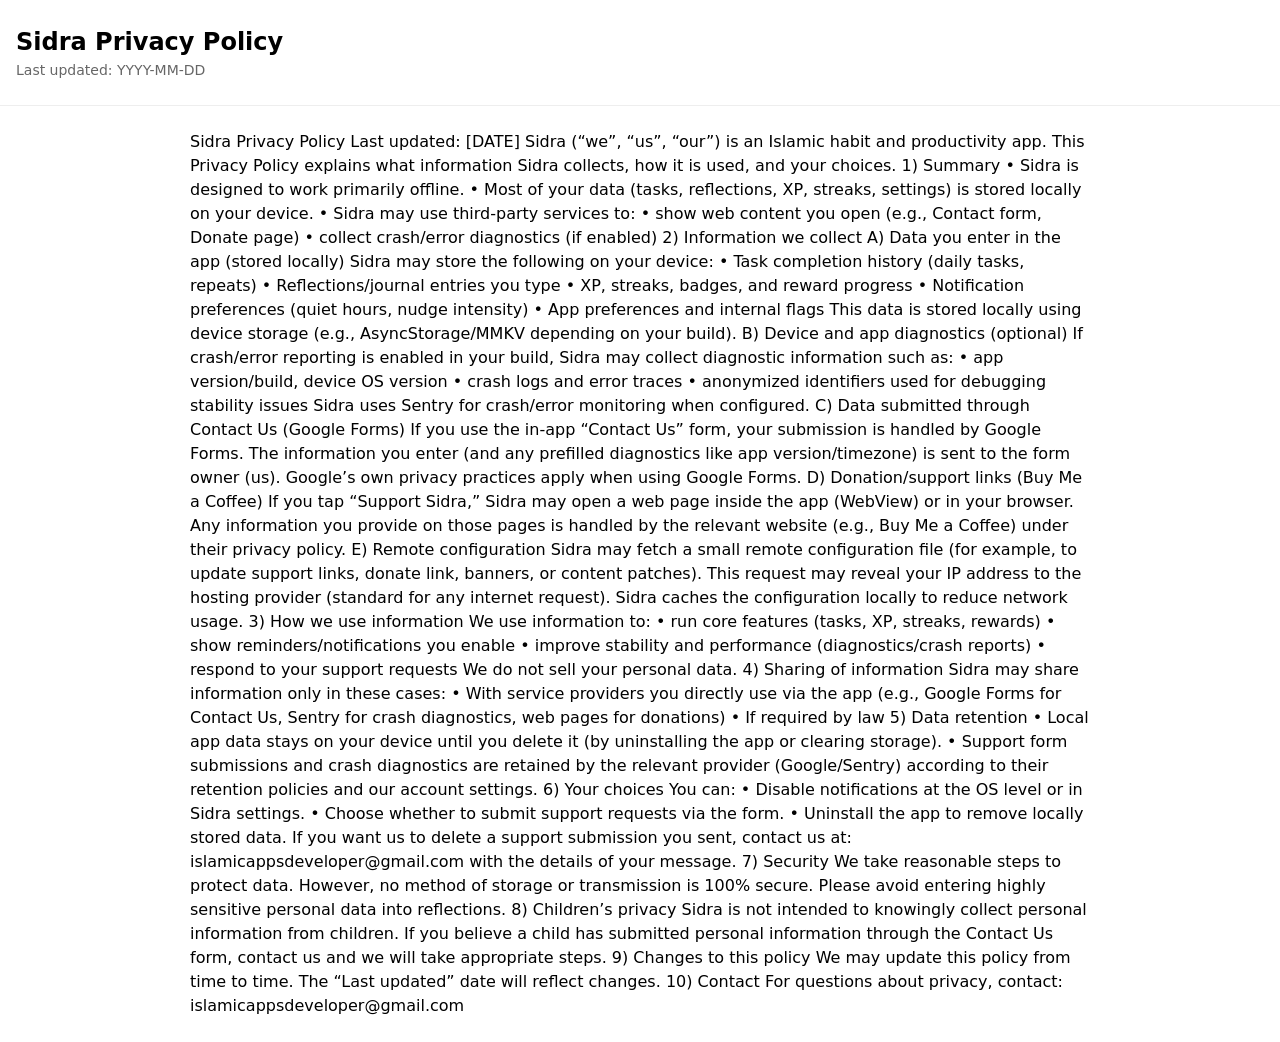
==== privacy.html @ c40481ce "Implement privacy policy for Sidra app Added detailed privacy policy for Sidra app, outlining data c" ====
<!doctype html>
<html lang="en">
<head>
  <meta charset="utf-8" />
  <meta name="viewport" content="width=device-width, initial-scale=1" />
  <title>Sidra Privacy Policy</title>
  <style>
    body { font-family: -apple-system, system-ui, Segoe UI, Roboto, Arial, sans-serif; margin: 0; padding: 0; line-height: 1.5; }
    header { padding: 24px 16px; border-bottom: 1px solid #eee; }
    main { max-width: 900px; margin: 0 auto; padding: 24px 16px; }
    h1 { margin: 0; font-size: 24px; }
    h2 { margin-top: 24px; }
    .muted { color: #666; font-size: 14px; }
    a { color: #0b57d0; }
  </style>
</head>
<body>
  <header>
    <h1>Sidra Privacy Policy</h1>
    <div class="muted">Last updated: YYYY-MM-DD</div>
  </header>

  <main>
    <!-- Paste your privacy policy text here -->
    Sidra Privacy Policy
Last updated: [DATE]

Sidra (“we”, “us”, “our”) is an Islamic habit and productivity app. This Privacy Policy explains what information Sidra collects, how it is used, and your choices.

1) Summary
	•	Sidra is designed to work primarily offline.
	•	Most of your data (tasks, reflections, XP, streaks, settings) is stored locally on your device.
	•	Sidra may use third-party services to:
	•	show web content you open (e.g., Contact form, Donate page)
	•	collect crash/error diagnostics (if enabled)

2) Information we collect

A) Data you enter in the app (stored locally)

Sidra may store the following on your device:
	•	Task completion history (daily tasks, repeats)
	•	Reflections/journal entries you type
	•	XP, streaks, badges, and reward progress
	•	Notification preferences (quiet hours, nudge intensity)
	•	App preferences and internal flags

This data is stored locally using device storage (e.g., AsyncStorage/MMKV depending on your build).

B) Device and app diagnostics (optional)

If crash/error reporting is enabled in your build, Sidra may collect diagnostic information such as:
	•	app version/build, device OS version
	•	crash logs and error traces
	•	anonymized identifiers used for debugging stability issues

Sidra uses Sentry for crash/error monitoring when configured.

C) Data submitted through Contact Us (Google Forms)

If you use the in-app “Contact Us” form, your submission is handled by Google Forms. The information you enter (and any prefilled diagnostics like app version/timezone) is sent to the form owner (us). Google’s own privacy practices apply when using Google Forms.

D) Donation/support links (Buy Me a Coffee)

If you tap “Support Sidra,” Sidra may open a web page inside the app (WebView) or in your browser. Any information you provide on those pages is handled by the relevant website (e.g., Buy Me a Coffee) under their privacy policy.

E) Remote configuration

Sidra may fetch a small remote configuration file (for example, to update support links, donate link, banners, or content patches). This request may reveal your IP address to the hosting provider (standard for any internet request). Sidra caches the configuration locally to reduce network usage.

3) How we use information

We use information to:
	•	run core features (tasks, XP, streaks, rewards)
	•	show reminders/notifications you enable
	•	improve stability and performance (diagnostics/crash reports)
	•	respond to your support requests

We do not sell your personal data.

4) Sharing of information

Sidra may share information only in these cases:
	•	With service providers you directly use via the app (e.g., Google Forms for Contact Us, Sentry for crash diagnostics, web pages for donations)
	•	If required by law

5) Data retention
	•	Local app data stays on your device until you delete it (by uninstalling the app or clearing storage).
	•	Support form submissions and crash diagnostics are retained by the relevant provider (Google/Sentry) according to their retention policies and our account settings.

6) Your choices

You can:
	•	Disable notifications at the OS level or in Sidra settings.
	•	Choose whether to submit support requests via the form.
	•	Uninstall the app to remove locally stored data.

If you want us to delete a support submission you sent, contact us at: islamicappsdeveloper@gmail.com with the details of your message.

7) Security

We take reasonable steps to protect data. However, no method of storage or transmission is 100% secure. Please avoid entering highly sensitive personal data into reflections.

8) Children’s privacy

Sidra is not intended to knowingly collect personal information from children. If you believe a child has submitted personal information through the Contact Us form, contact us and we will take appropriate steps.

9) Changes to this policy

We may update this policy from time to time. The “Last updated” date will reflect changes.

10) Contact

For questions about privacy, contact:
islamicappsdeveloper@gmail.com
  </main>
</body>
</html>
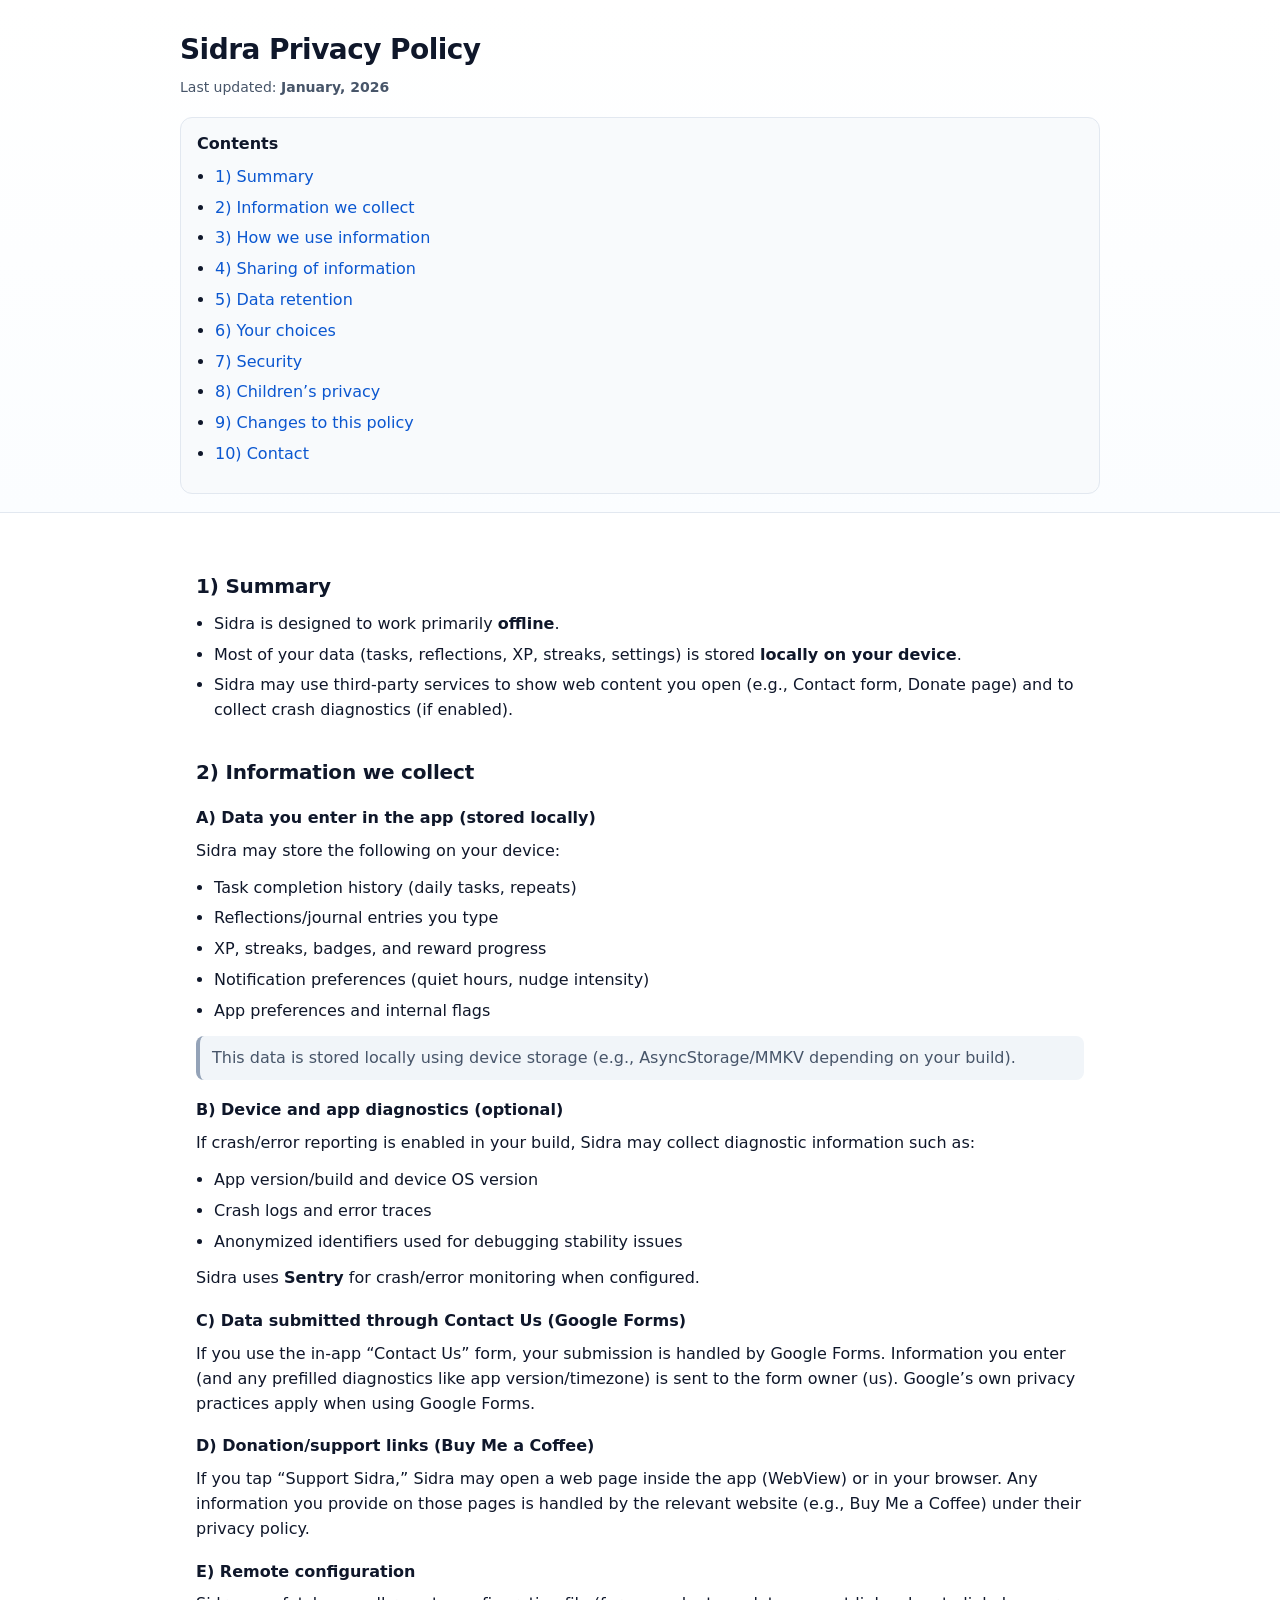
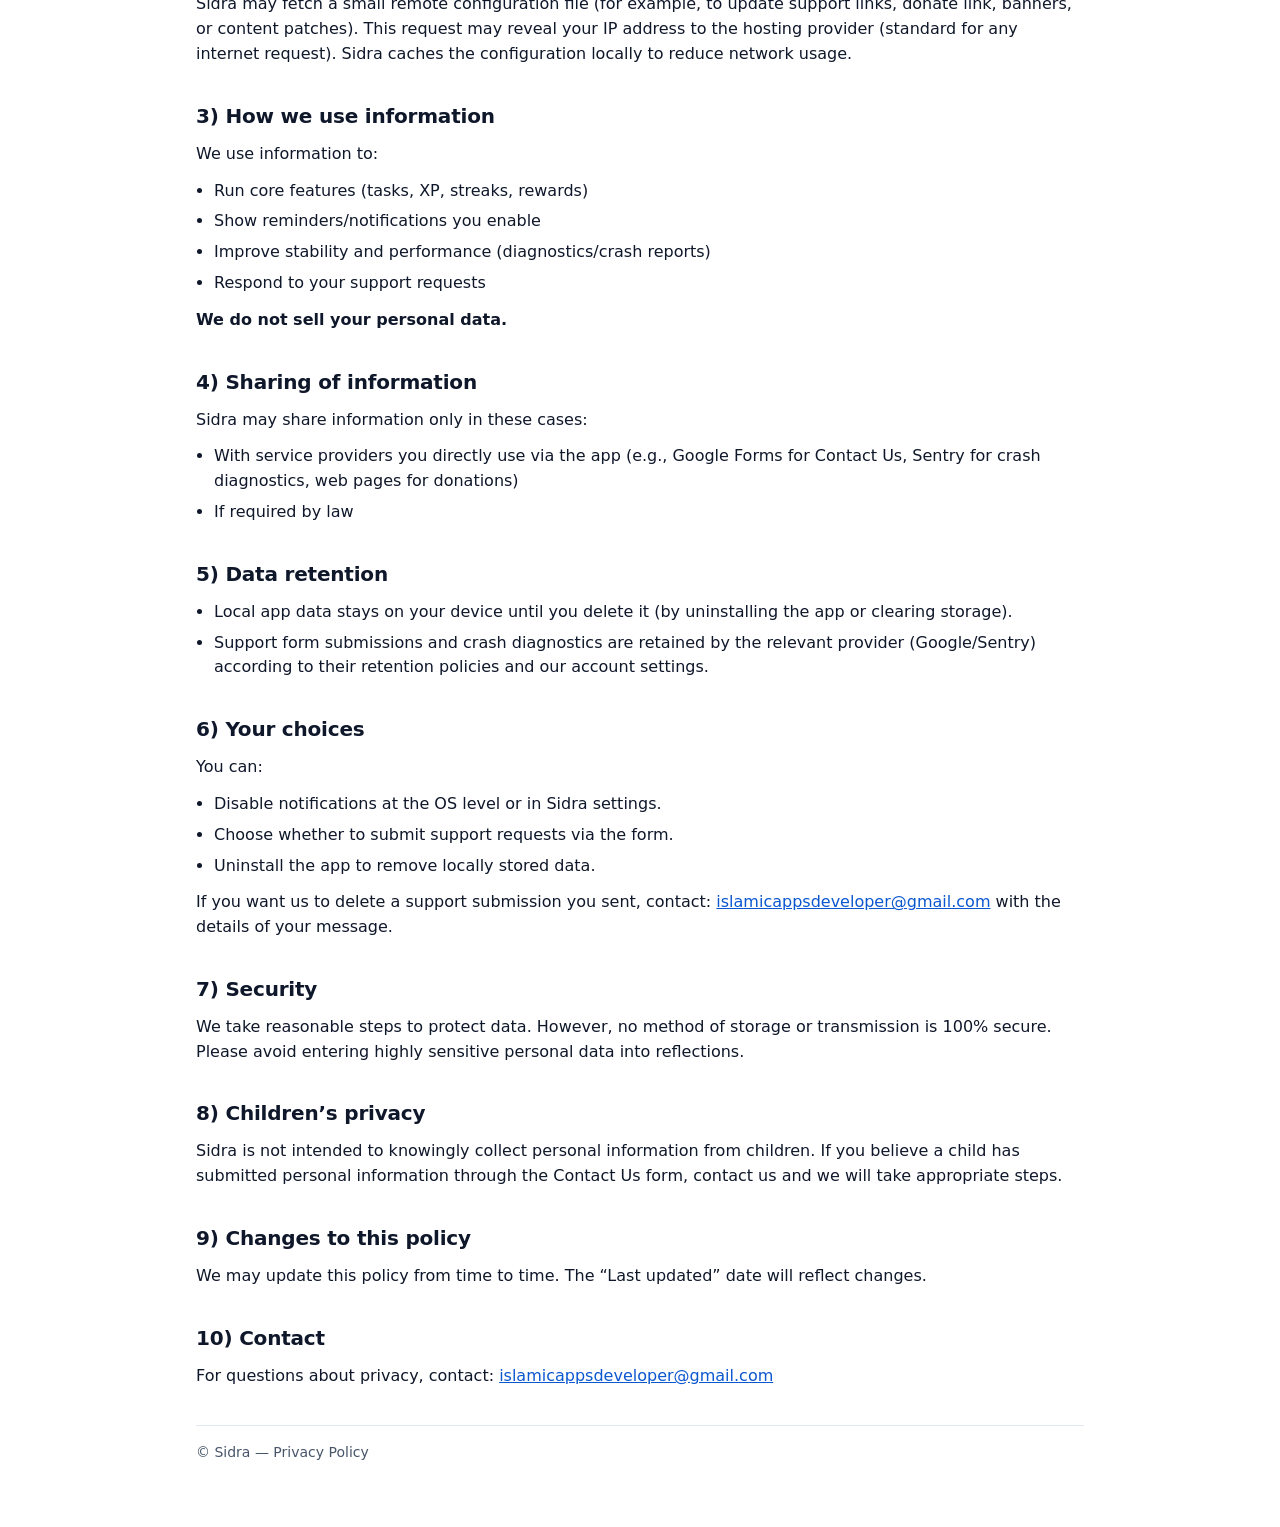
==== commit 76c9ce1d: "Revise privacy policy structure and styling Updated the privacy policy layout and content, including" ====
--- a/privacy.html
+++ b/privacy.html
@@ -5,114 +5,250 @@
   <meta name="viewport" content="width=device-width, initial-scale=1" />
   <title>Sidra Privacy Policy</title>
   <style>
-    body { font-family: -apple-system, system-ui, Segoe UI, Roboto, Arial, sans-serif; margin: 0; padding: 0; line-height: 1.5; }
-    header { padding: 24px 16px; border-bottom: 1px solid #eee; }
-    main { max-width: 900px; margin: 0 auto; padding: 24px 16px; }
-    h1 { margin: 0; font-size: 24px; }
-    h2 { margin-top: 24px; }
-    .muted { color: #666; font-size: 14px; }
-    a { color: #0b57d0; }
+    :root {
+      --bg: #ffffff;
+      --text: #0f172a;
+      --muted: #475569;
+      --card: #f8fafc;
+      --border: #e2e8f0;
+      --link: #0b57d0;
+    }
+    * { box-sizing: border-box; }
+    body {
+      margin: 0;
+      font-family: -apple-system, system-ui, Segoe UI, Roboto, Arial, sans-serif;
+      background: var(--bg);
+      color: var(--text);
+      line-height: 1.55;
+    }
+    header {
+      padding: 28px 16px 18px;
+      border-bottom: 1px solid var(--border);
+      background: linear-gradient(180deg, #ffffff 0%, #fbfdff 100%);
+    }
+    main {
+      max-width: 920px;
+      margin: 0 auto;
+      padding: 24px 16px 64px;
+    }
+    h1 {
+      margin: 0 0 6px;
+      font-size: 28px;
+      letter-spacing: -0.02em;
+    }
+    .updated {
+      color: var(--muted);
+      font-size: 14px;
+      margin: 0;
+    }
+    .toc {
+      margin: 18px 0 0;
+      padding: 14px 16px;
+      border: 1px solid var(--border);
+      background: var(--card);
+      border-radius: 12px;
+    }
+    .toc strong { display: block; margin-bottom: 8px; }
+    .toc a { color: var(--link); text-decoration: none; }
+    .toc a:hover { text-decoration: underline; }
+    section {
+      margin-top: 28px;
+      padding-top: 6px;
+    }
+    h2 {
+      margin: 0 0 10px;
+      font-size: 20px;
+      letter-spacing: -0.01em;
+    }
+    h3 {
+      margin: 18px 0 8px;
+      font-size: 16px;
+    }
+    p { margin: 0 0 12px; }
+    ul { margin: 0 0 12px; padding-left: 18px; }
+    li { margin: 6px 0; }
+    a { color: var(--link); }
+    .note {
+      border-left: 4px solid #94a3b8;
+      padding: 10px 12px;
+      background: #f1f5f9;
+      border-radius: 8px;
+      color: var(--muted);
+      margin: 12px 0 16px;
+    }
+    .footer {
+      margin-top: 36px;
+      padding-top: 16px;
+      border-top: 1px solid var(--border);
+      color: var(--muted);
+      font-size: 14px;
+    }
+    code {
+      background: #f1f5f9;
+      padding: 2px 6px;
+      border-radius: 6px;
+      font-family: ui-monospace, SFMono-Regular, Menlo, Monaco, Consolas, "Liberation Mono", monospace;
+      font-size: 0.95em;
+    }
   </style>
 </head>
 <body>
   <header>
-    <h1>Sidra Privacy Policy</h1>
-    <div class="muted">Last updated: YYYY-MM-DD</div>
+    <div style="max-width:920px;margin:0 auto;">
+      <h1>Sidra Privacy Policy</h1>
+      <p class="updated">Last updated: <strong>January, 2026</strong></p>
+
+      <div class="toc" aria-label="Table of contents">
+        <strong>Contents</strong>
+        <ul>
+          <li><a href="#summary">1) Summary</a></li>
+          <li><a href="#info-we-collect">2) Information we collect</a></li>
+          <li><a href="#how-we-use">3) How we use information</a></li>
+          <li><a href="#sharing">4) Sharing of information</a></li>
+          <li><a href="#retention">5) Data retention</a></li>
+          <li><a href="#choices">6) Your choices</a></li>
+          <li><a href="#security">7) Security</a></li>
+          <li><a href="#children">8) Children’s privacy</a></li>
+          <li><a href="#changes">9) Changes to this policy</a></li>
+          <li><a href="#contact">10) Contact</a></li>
+        </ul>
+      </div>
+    </div>
   </header>
 
   <main>
-    <!-- Paste your privacy policy text here -->
-    Sidra Privacy Policy
-Last updated: [DATE]
-
-Sidra (“we”, “us”, “our”) is an Islamic habit and productivity app. This Privacy Policy explains what information Sidra collects, how it is used, and your choices.
-
-1) Summary
-	•	Sidra is designed to work primarily offline.
-	•	Most of your data (tasks, reflections, XP, streaks, settings) is stored locally on your device.
-	•	Sidra may use third-party services to:
-	•	show web content you open (e.g., Contact form, Donate page)
-	•	collect crash/error diagnostics (if enabled)
-
-2) Information we collect
-
-A) Data you enter in the app (stored locally)
-
-Sidra may store the following on your device:
-	•	Task completion history (daily tasks, repeats)
-	•	Reflections/journal entries you type
-	•	XP, streaks, badges, and reward progress
-	•	Notification preferences (quiet hours, nudge intensity)
-	•	App preferences and internal flags
-
-This data is stored locally using device storage (e.g., AsyncStorage/MMKV depending on your build).
-
-B) Device and app diagnostics (optional)
-
-If crash/error reporting is enabled in your build, Sidra may collect diagnostic information such as:
-	•	app version/build, device OS version
-	•	crash logs and error traces
-	•	anonymized identifiers used for debugging stability issues
-
-Sidra uses Sentry for crash/error monitoring when configured.
-
-C) Data submitted through Contact Us (Google Forms)
-
-If you use the in-app “Contact Us” form, your submission is handled by Google Forms. The information you enter (and any prefilled diagnostics like app version/timezone) is sent to the form owner (us). Google’s own privacy practices apply when using Google Forms.
-
-D) Donation/support links (Buy Me a Coffee)
-
-If you tap “Support Sidra,” Sidra may open a web page inside the app (WebView) or in your browser. Any information you provide on those pages is handled by the relevant website (e.g., Buy Me a Coffee) under their privacy policy.
-
-E) Remote configuration
-
-Sidra may fetch a small remote configuration file (for example, to update support links, donate link, banners, or content patches). This request may reveal your IP address to the hosting provider (standard for any internet request). Sidra caches the configuration locally to reduce network usage.
-
-3) How we use information
-
-We use information to:
-	•	run core features (tasks, XP, streaks, rewards)
-	•	show reminders/notifications you enable
-	•	improve stability and performance (diagnostics/crash reports)
-	•	respond to your support requests
-
-We do not sell your personal data.
-
-4) Sharing of information
-
-Sidra may share information only in these cases:
-	•	With service providers you directly use via the app (e.g., Google Forms for Contact Us, Sentry for crash diagnostics, web pages for donations)
-	•	If required by law
-
-5) Data retention
-	•	Local app data stays on your device until you delete it (by uninstalling the app or clearing storage).
-	•	Support form submissions and crash diagnostics are retained by the relevant provider (Google/Sentry) according to their retention policies and our account settings.
-
-6) Your choices
-
-You can:
-	•	Disable notifications at the OS level or in Sidra settings.
-	•	Choose whether to submit support requests via the form.
-	•	Uninstall the app to remove locally stored data.
-
-If you want us to delete a support submission you sent, contact us at: islamicappsdeveloper@gmail.com with the details of your message.
-
-7) Security
-
-We take reasonable steps to protect data. However, no method of storage or transmission is 100% secure. Please avoid entering highly sensitive personal data into reflections.
-
-8) Children’s privacy
-
-Sidra is not intended to knowingly collect personal information from children. If you believe a child has submitted personal information through the Contact Us form, contact us and we will take appropriate steps.
-
-9) Changes to this policy
-
-We may update this policy from time to time. The “Last updated” date will reflect changes.
-
-10) Contact
-
-For questions about privacy, contact:
-islamicappsdeveloper@gmail.com
+    <section id="summary">
+      <h2>1) Summary</h2>
+      <ul>
+        <li>Sidra is designed to work primarily <strong>offline</strong>.</li>
+        <li>Most of your data (tasks, reflections, XP, streaks, settings) is stored <strong>locally on your device</strong>.</li>
+        <li>Sidra may use third-party services to show web content you open (e.g., Contact form, Donate page) and to collect crash diagnostics (if enabled).</li>
+      </ul>
+    </section>
+
+    <section id="info-we-collect">
+      <h2>2) Information we collect</h2>
+
+      <h3>A) Data you enter in the app (stored locally)</h3>
+      <p>Sidra may store the following on your device:</p>
+      <ul>
+        <li>Task completion history (daily tasks, repeats)</li>
+        <li>Reflections/journal entries you type</li>
+        <li>XP, streaks, badges, and reward progress</li>
+        <li>Notification preferences (quiet hours, nudge intensity)</li>
+        <li>App preferences and internal flags</li>
+      </ul>
+      <p class="note">
+        This data is stored locally using device storage (e.g., AsyncStorage/MMKV depending on your build).
+      </p>
+
+      <h3>B) Device and app diagnostics (optional)</h3>
+      <p>If crash/error reporting is enabled in your build, Sidra may collect diagnostic information such as:</p>
+      <ul>
+        <li>App version/build and device OS version</li>
+        <li>Crash logs and error traces</li>
+        <li>Anonymized identifiers used for debugging stability issues</li>
+      </ul>
+      <p>Sidra uses <strong>Sentry</strong> for crash/error monitoring when configured.</p>
+
+      <h3>C) Data submitted through Contact Us (Google Forms)</h3>
+      <p>
+        If you use the in-app “Contact Us” form, your submission is handled by Google Forms.
+        Information you enter (and any prefilled diagnostics like app version/timezone) is sent to the form owner (us).
+        Google’s own privacy practices apply when using Google Forms.
+      </p>
+
+      <h3>D) Donation/support links (Buy Me a Coffee)</h3>
+      <p>
+        If you tap “Support Sidra,” Sidra may open a web page inside the app (WebView) or in your browser.
+        Any information you provide on those pages is handled by the relevant website (e.g., Buy Me a Coffee) under their privacy policy.
+      </p>
+
+      <h3>E) Remote configuration</h3>
+      <p>
+        Sidra may fetch a small remote configuration file (for example, to update support links, donate link, banners, or content patches).
+        This request may reveal your IP address to the hosting provider (standard for any internet request).
+        Sidra caches the configuration locally to reduce network usage.
+      </p>
+    </section>
+
+    <section id="how-we-use">
+      <h2>3) How we use information</h2>
+      <p>We use information to:</p>
+      <ul>
+        <li>Run core features (tasks, XP, streaks, rewards)</li>
+        <li>Show reminders/notifications you enable</li>
+        <li>Improve stability and performance (diagnostics/crash reports)</li>
+        <li>Respond to your support requests</li>
+      </ul>
+      <p><strong>We do not sell your personal data.</strong></p>
+    </section>
+
+    <section id="sharing">
+      <h2>4) Sharing of information</h2>
+      <p>Sidra may share information only in these cases:</p>
+      <ul>
+        <li>With service providers you directly use via the app (e.g., Google Forms for Contact Us, Sentry for crash diagnostics, web pages for donations)</li>
+        <li>If required by law</li>
+      </ul>
+    </section>
+
+    <section id="retention">
+      <h2>5) Data retention</h2>
+      <ul>
+        <li>Local app data stays on your device until you delete it (by uninstalling the app or clearing storage).</li>
+        <li>Support form submissions and crash diagnostics are retained by the relevant provider (Google/Sentry) according to their retention policies and our account settings.</li>
+      </ul>
+    </section>
+
+    <section id="choices">
+      <h2>6) Your choices</h2>
+      <p>You can:</p>
+      <ul>
+        <li>Disable notifications at the OS level or in Sidra settings.</li>
+        <li>Choose whether to submit support requests via the form.</li>
+        <li>Uninstall the app to remove locally stored data.</li>
+      </ul>
+      <p>
+        If you want us to delete a support submission you sent, contact:
+        <a href="mailto:islamicappsdeveloper@gmail.com">islamicappsdeveloper@gmail.com</a>
+        with the details of your message.
+      </p>
+    </section>
+
+    <section id="security">
+      <h2>7) Security</h2>
+      <p>
+        We take reasonable steps to protect data. However, no method of storage or transmission is 100% secure.
+        Please avoid entering highly sensitive personal data into reflections.
+      </p>
+    </section>
+
+    <section id="children">
+      <h2>8) Children’s privacy</h2>
+      <p>
+        Sidra is not intended to knowingly collect personal information from children.
+        If you believe a child has submitted personal information through the Contact Us form, contact us and we will take appropriate steps.
+      </p>
+    </section>
+
+    <section id="changes">
+      <h2>9) Changes to this policy</h2>
+      <p>
+        We may update this policy from time to time. The “Last updated” date will reflect changes.
+      </p>
+    </section>
+
+    <section id="contact">
+      <h2>10) Contact</h2>
+      <p>
+        For questions about privacy, contact:
+        <a href="mailto:islamicappsdeveloper@gmail.com">islamicappsdeveloper@gmail.com</a>
+      </p>
+      <div class="footer">
+        © Sidra — Privacy Policy
+      </div>
+    </section>
   </main>
 </body>
 </html>
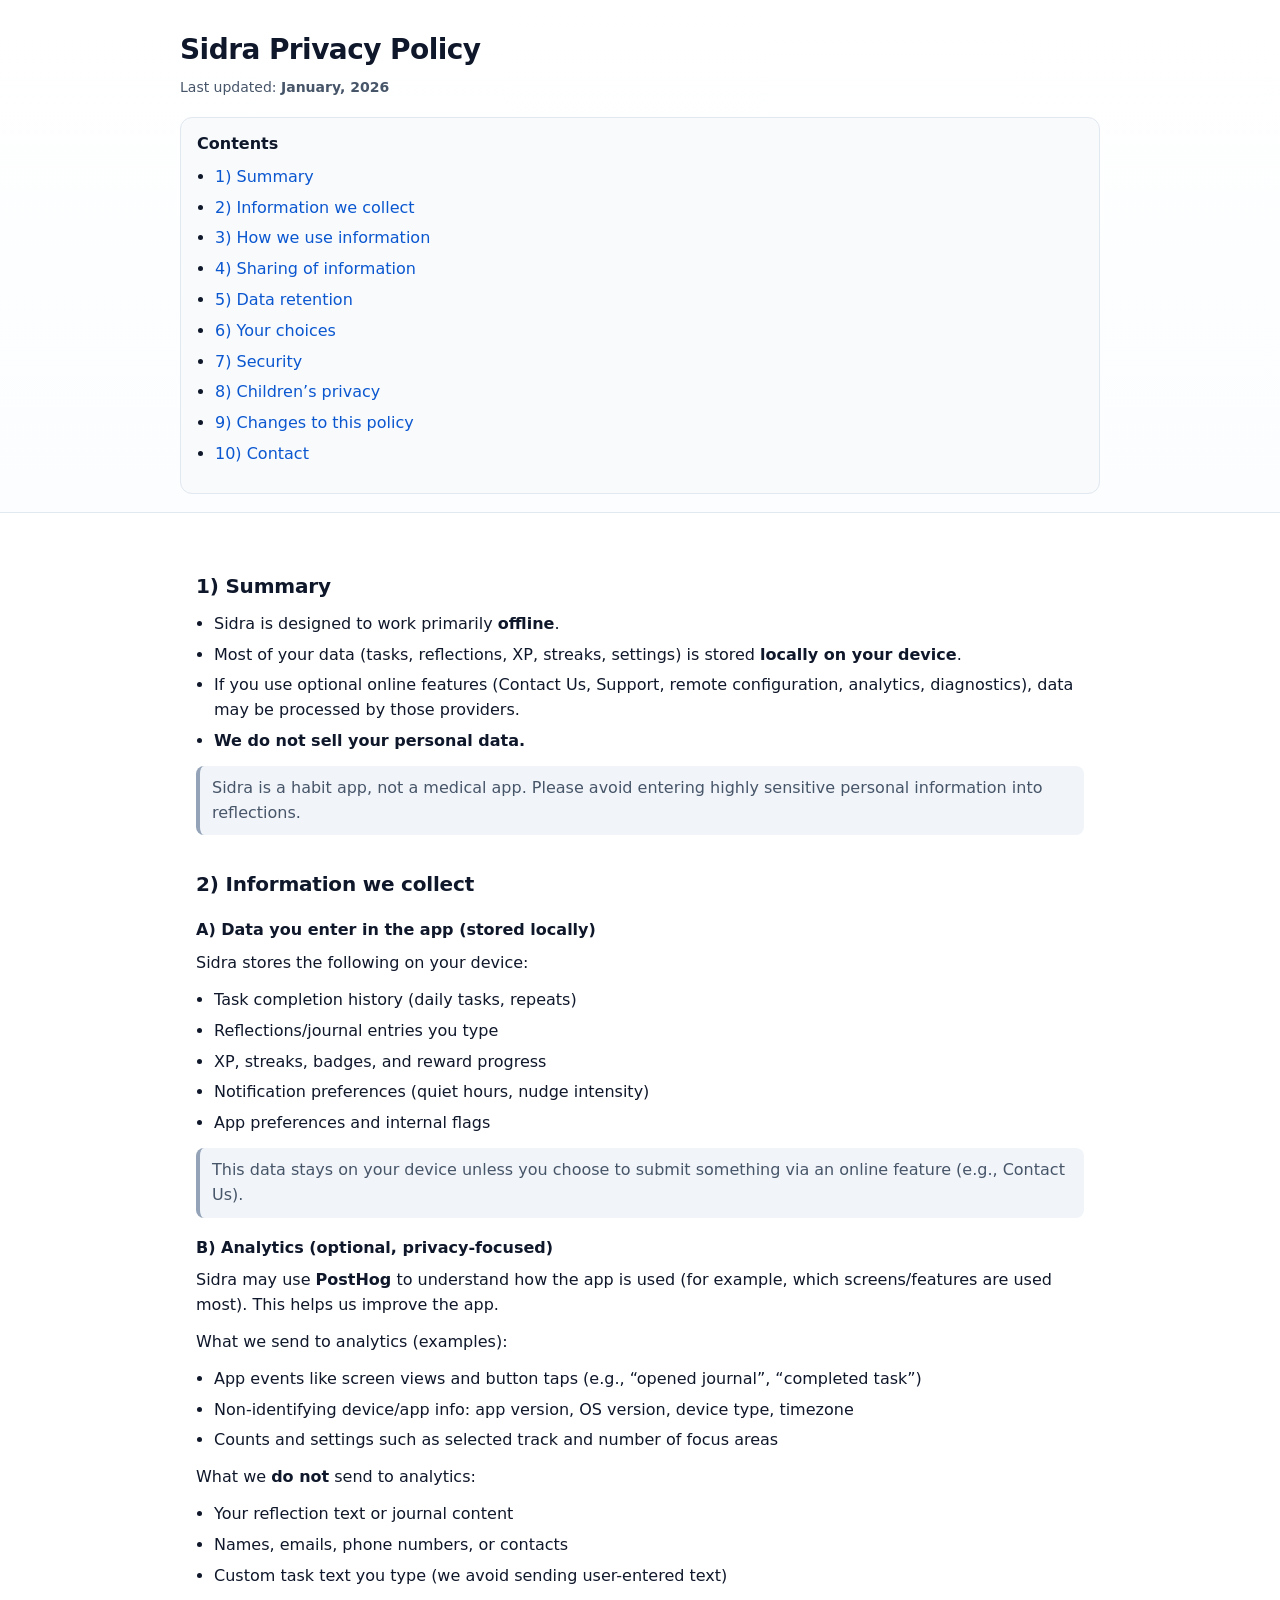
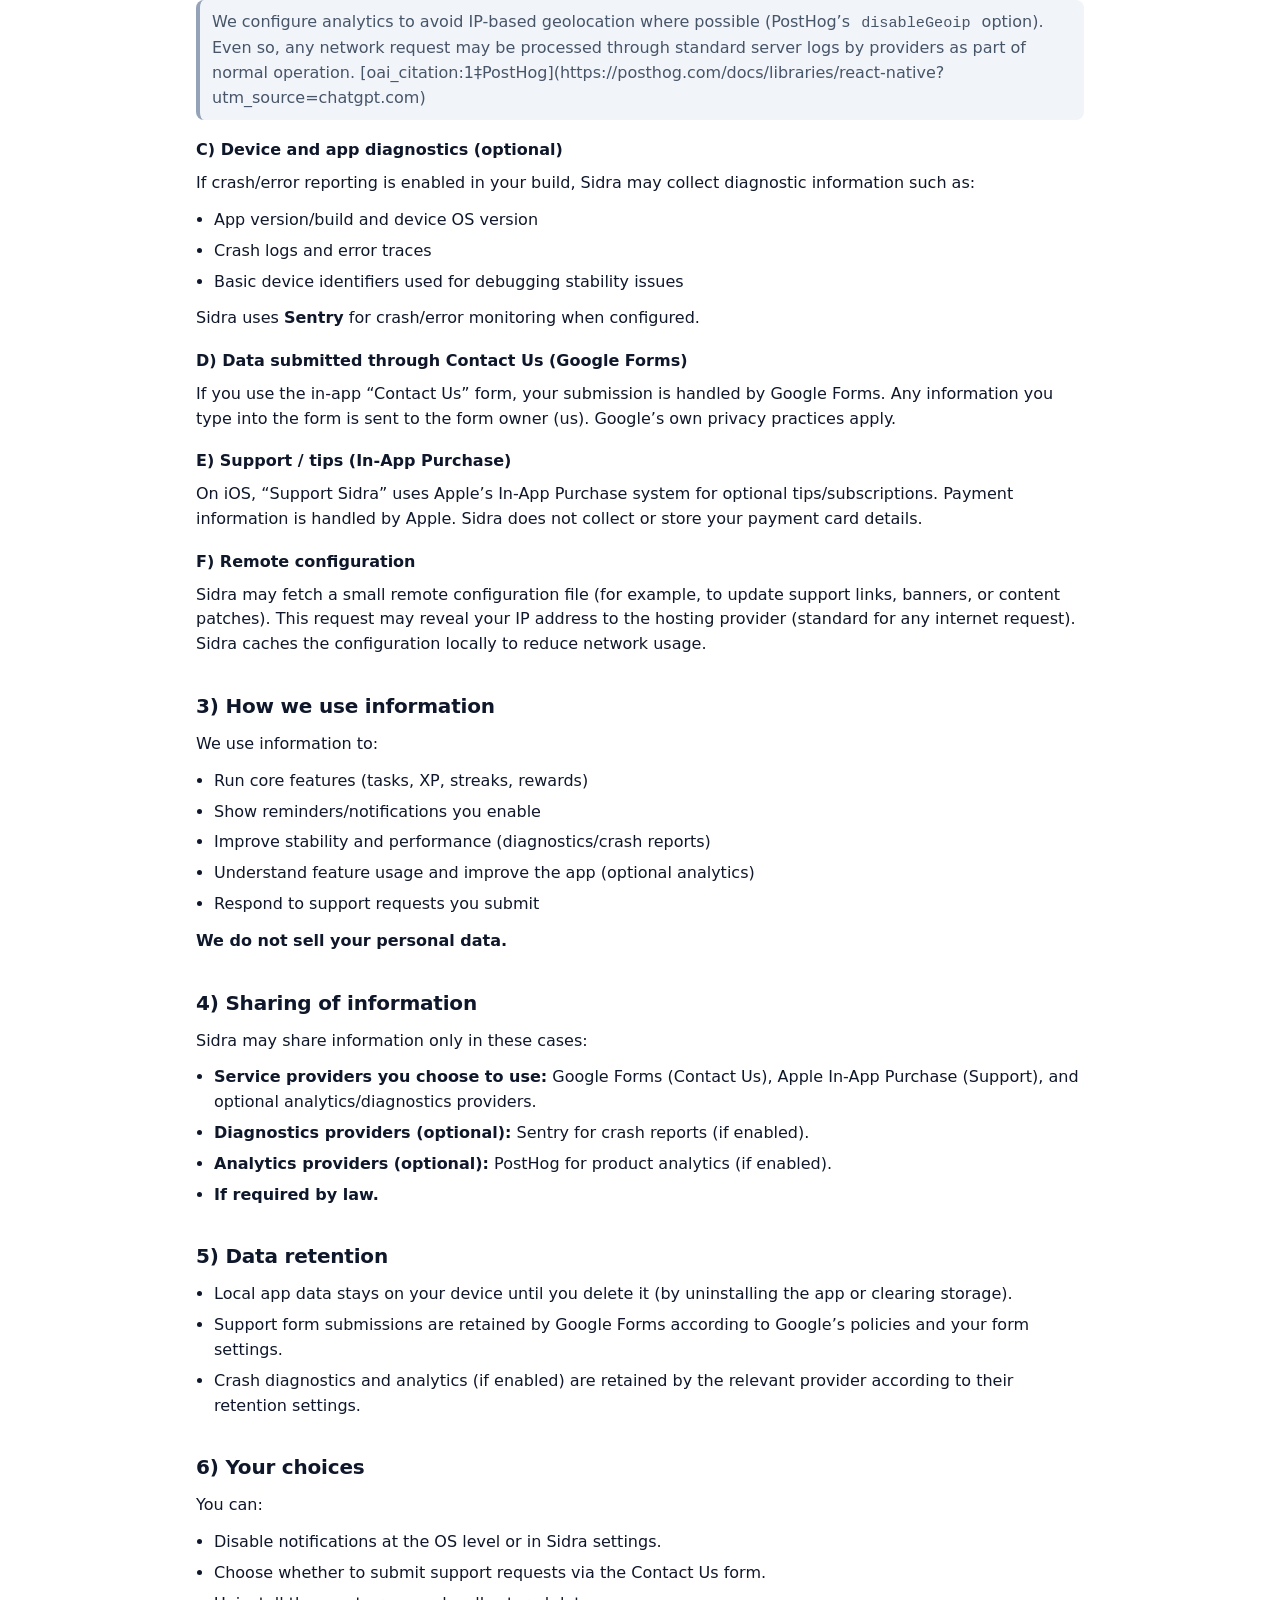
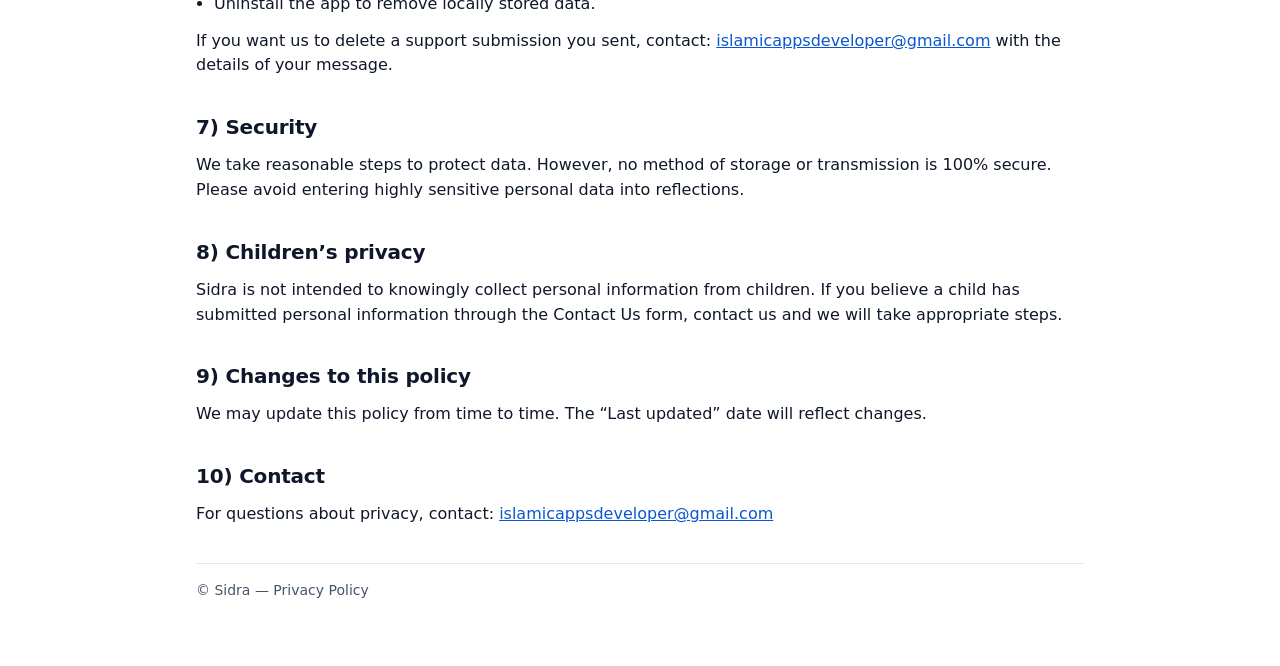
==== commit 7c21133e: "Revise privacy policy content and structure Updated privacy policy text for clarity and accuracy." ====
--- a/privacy.html
+++ b/privacy.html
@@ -51,19 +51,9 @@
     .toc strong { display: block; margin-bottom: 8px; }
     .toc a { color: var(--link); text-decoration: none; }
     .toc a:hover { text-decoration: underline; }
-    section {
-      margin-top: 28px;
-      padding-top: 6px;
-    }
-    h2 {
-      margin: 0 0 10px;
-      font-size: 20px;
-      letter-spacing: -0.01em;
-    }
-    h3 {
-      margin: 18px 0 8px;
-      font-size: 16px;
-    }
+    section { margin-top: 28px; padding-top: 6px; }
+    h2 { margin: 0 0 10px; font-size: 20px; letter-spacing: -0.01em; }
+    h3 { margin: 18px 0 8px; font-size: 16px; }
     p { margin: 0 0 12px; }
     ul { margin: 0 0 12px; padding-left: 18px; }
     li { margin: 6px 0; }
@@ -92,6 +82,7 @@
     }
   </style>
 </head>
+
 <body>
   <header>
     <div style="max-width:920px;margin:0 auto;">
@@ -122,15 +113,19 @@
       <ul>
         <li>Sidra is designed to work primarily <strong>offline</strong>.</li>
         <li>Most of your data (tasks, reflections, XP, streaks, settings) is stored <strong>locally on your device</strong>.</li>
-        <li>Sidra may use third-party services to show web content you open (e.g., Contact form, Donate page) and to collect crash diagnostics (if enabled).</li>
-      </ul>
+        <li>If you use optional online features (Contact Us, Support, remote configuration, analytics, diagnostics), data may be processed by those providers.</li>
+        <li><strong>We do not sell your personal data.</strong></li>
+      </ul>
+      <p class="note">
+        Sidra is a habit app, not a medical app. Please avoid entering highly sensitive personal information into reflections.
+      </p>
     </section>
 
     <section id="info-we-collect">
       <h2>2) Information we collect</h2>
 
       <h3>A) Data you enter in the app (stored locally)</h3>
-      <p>Sidra may store the following on your device:</p>
+      <p>Sidra stores the following on your device:</p>
       <ul>
         <li>Task completion history (daily tasks, repeats)</li>
         <li>Reflections/journal entries you type</li>
@@ -139,34 +134,54 @@
         <li>App preferences and internal flags</li>
       </ul>
       <p class="note">
-        This data is stored locally using device storage (e.g., AsyncStorage/MMKV depending on your build).
-      </p>
-
-      <h3>B) Device and app diagnostics (optional)</h3>
+        This data stays on your device unless you choose to submit something via an online feature (e.g., Contact Us).
+      </p>
+
+      <h3>B) Analytics (optional, privacy-focused)</h3>
+      <p>
+        Sidra may use <strong>PostHog</strong> to understand how the app is used (for example, which screens/features are used most).
+        This helps us improve the app.
+      </p>
+      <p>What we send to analytics (examples):</p>
+      <ul>
+        <li>App events like screen views and button taps (e.g., “opened journal”, “completed task”)</li>
+        <li>Non-identifying device/app info: app version, OS version, device type, timezone</li>
+        <li>Counts and settings such as selected track and number of focus areas</li>
+      </ul>
+      <p>What we <strong>do not</strong> send to analytics:</p>
+      <ul>
+        <li>Your reflection text or journal content</li>
+        <li>Names, emails, phone numbers, or contacts</li>
+        <li>Custom task text you type (we avoid sending user-entered text)</li>
+      </ul>
+      <p class="note">
+        We configure analytics to avoid IP-based geolocation where possible (PostHog’s <code>disableGeoip</code> option). Even so, any network request may be processed through standard server logs by providers as part of normal operation.  [oai_citation:1‡PostHog](https://posthog.com/docs/libraries/react-native?utm_source=chatgpt.com)
+      </p>
+
+      <h3>C) Device and app diagnostics (optional)</h3>
       <p>If crash/error reporting is enabled in your build, Sidra may collect diagnostic information such as:</p>
       <ul>
         <li>App version/build and device OS version</li>
         <li>Crash logs and error traces</li>
-        <li>Anonymized identifiers used for debugging stability issues</li>
+        <li>Basic device identifiers used for debugging stability issues</li>
       </ul>
       <p>Sidra uses <strong>Sentry</strong> for crash/error monitoring when configured.</p>
 
-      <h3>C) Data submitted through Contact Us (Google Forms)</h3>
+      <h3>D) Data submitted through Contact Us (Google Forms)</h3>
       <p>
         If you use the in-app “Contact Us” form, your submission is handled by Google Forms.
-        Information you enter (and any prefilled diagnostics like app version/timezone) is sent to the form owner (us).
-        Google’s own privacy practices apply when using Google Forms.
-      </p>
-
-      <h3>D) Donation/support links (Buy Me a Coffee)</h3>
-      <p>
-        If you tap “Support Sidra,” Sidra may open a web page inside the app (WebView) or in your browser.
-        Any information you provide on those pages is handled by the relevant website (e.g., Buy Me a Coffee) under their privacy policy.
-      </p>
-
-      <h3>E) Remote configuration</h3>
-      <p>
-        Sidra may fetch a small remote configuration file (for example, to update support links, donate link, banners, or content patches).
+        Any information you type into the form is sent to the form owner (us). Google’s own privacy practices apply.
+      </p>
+
+      <h3>E) Support / tips (In-App Purchase)</h3>
+      <p>
+        On iOS, “Support Sidra” uses Apple’s In-App Purchase system for optional tips/subscriptions.
+        Payment information is handled by Apple. Sidra does not collect or store your payment card details.
+      </p>
+
+      <h3>F) Remote configuration</h3>
+      <p>
+        Sidra may fetch a small remote configuration file (for example, to update support links, banners, or content patches).
         This request may reveal your IP address to the hosting provider (standard for any internet request).
         Sidra caches the configuration locally to reduce network usage.
       </p>
@@ -179,7 +194,8 @@
         <li>Run core features (tasks, XP, streaks, rewards)</li>
         <li>Show reminders/notifications you enable</li>
         <li>Improve stability and performance (diagnostics/crash reports)</li>
-        <li>Respond to your support requests</li>
+        <li>Understand feature usage and improve the app (optional analytics)</li>
+        <li>Respond to support requests you submit</li>
       </ul>
       <p><strong>We do not sell your personal data.</strong></p>
     </section>
@@ -188,8 +204,10 @@
       <h2>4) Sharing of information</h2>
       <p>Sidra may share information only in these cases:</p>
       <ul>
-        <li>With service providers you directly use via the app (e.g., Google Forms for Contact Us, Sentry for crash diagnostics, web pages for donations)</li>
-        <li>If required by law</li>
+        <li><strong>Service providers you choose to use:</strong> Google Forms (Contact Us), Apple In-App Purchase (Support), and optional analytics/diagnostics providers.</li>
+        <li><strong>Diagnostics providers (optional):</strong> Sentry for crash reports (if enabled).</li>
+        <li><strong>Analytics providers (optional):</strong> PostHog for product analytics (if enabled).</li>
+        <li><strong>If required by law.</strong></li>
       </ul>
     </section>
 
@@ -197,7 +215,8 @@
       <h2>5) Data retention</h2>
       <ul>
         <li>Local app data stays on your device until you delete it (by uninstalling the app or clearing storage).</li>
-        <li>Support form submissions and crash diagnostics are retained by the relevant provider (Google/Sentry) according to their retention policies and our account settings.</li>
+        <li>Support form submissions are retained by Google Forms according to Google’s policies and your form settings.</li>
+        <li>Crash diagnostics and analytics (if enabled) are retained by the relevant provider according to their retention settings.</li>
       </ul>
     </section>
 
@@ -206,7 +225,7 @@
       <p>You can:</p>
       <ul>
         <li>Disable notifications at the OS level or in Sidra settings.</li>
-        <li>Choose whether to submit support requests via the form.</li>
+        <li>Choose whether to submit support requests via the Contact Us form.</li>
         <li>Uninstall the app to remove locally stored data.</li>
       </ul>
       <p>
